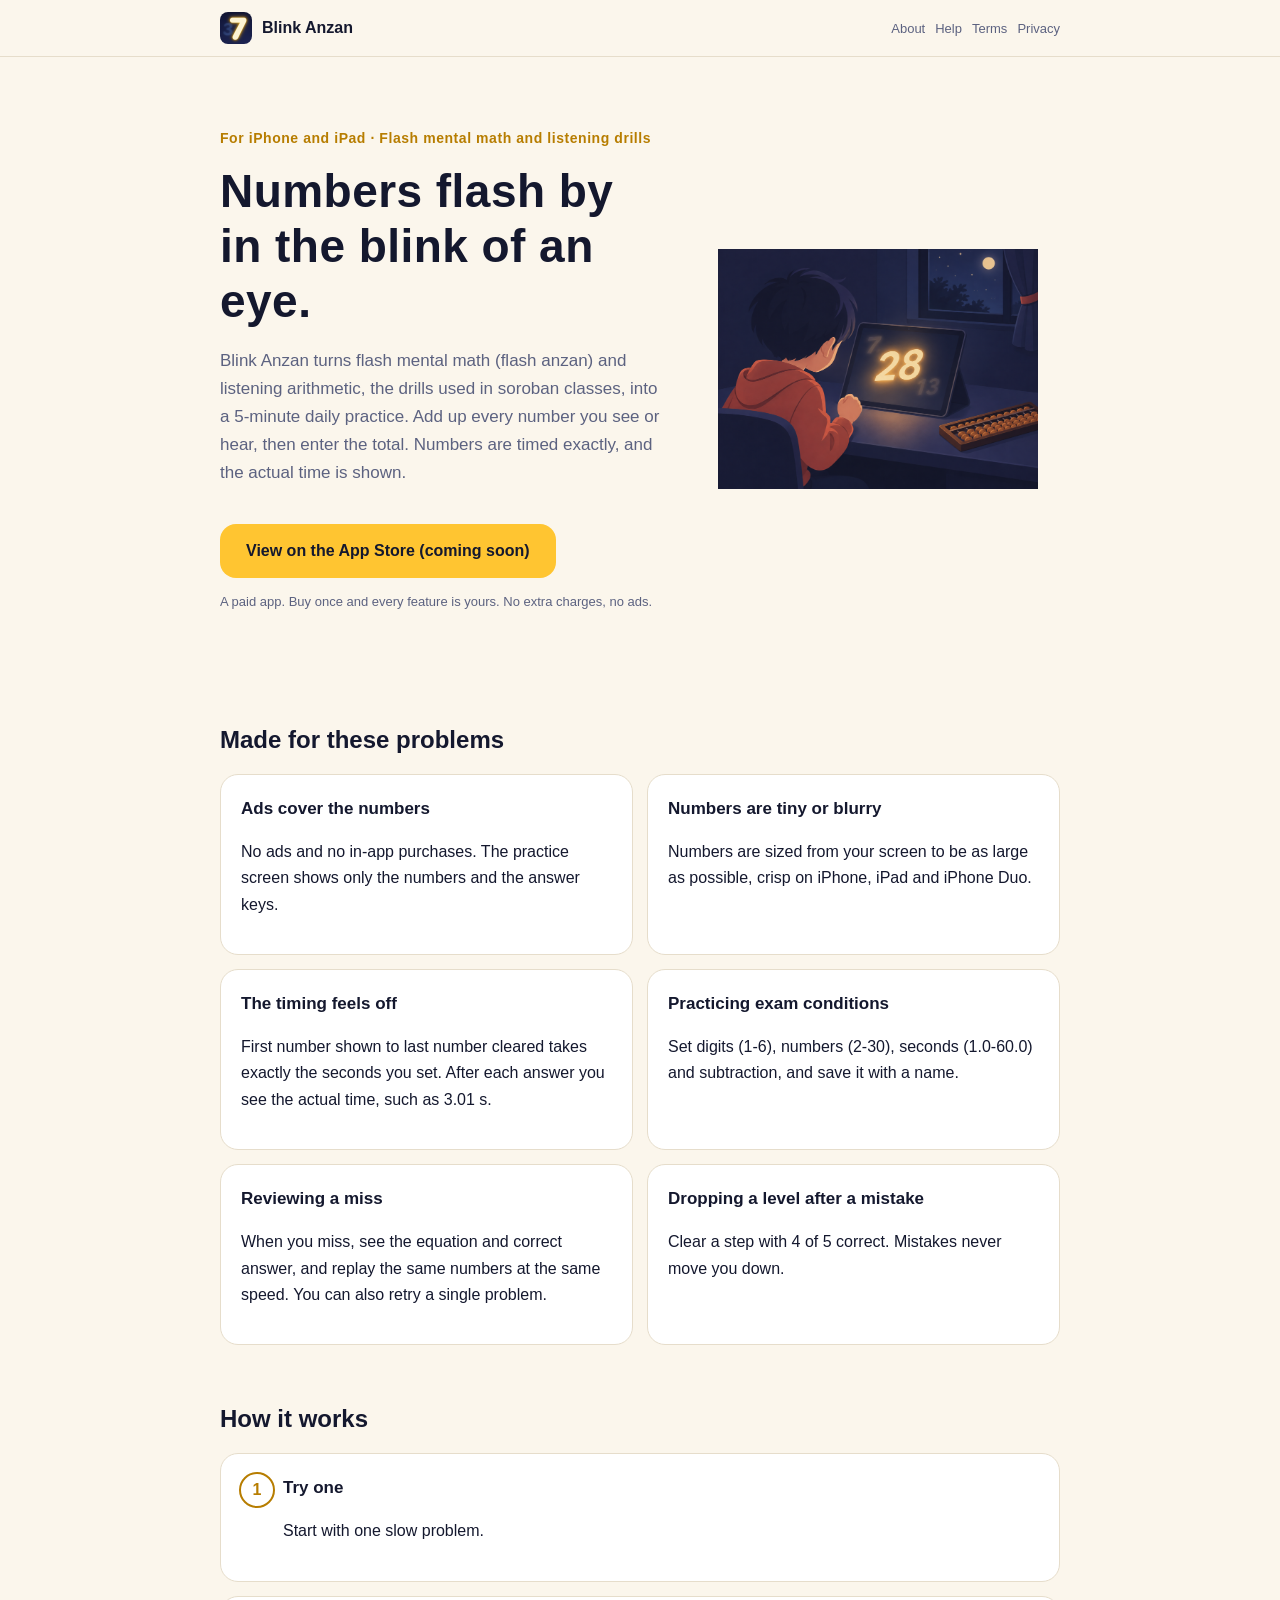
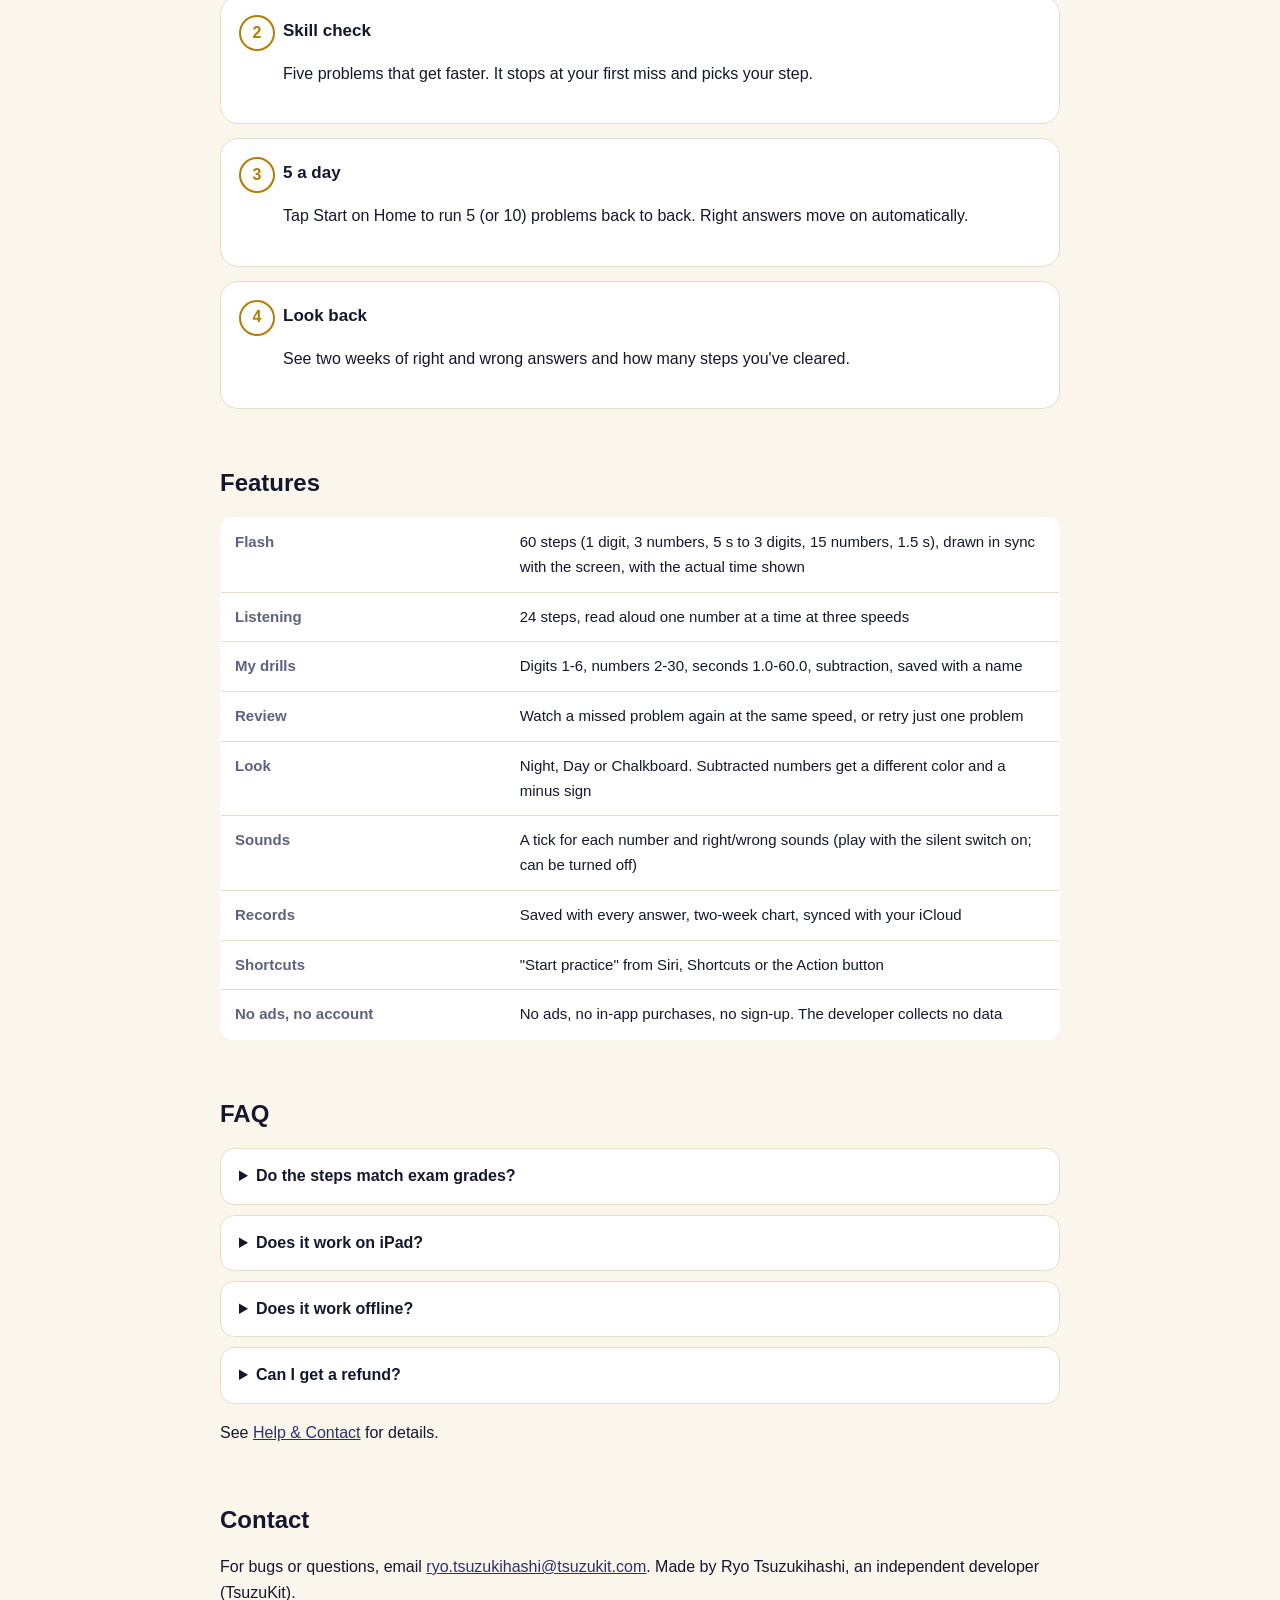
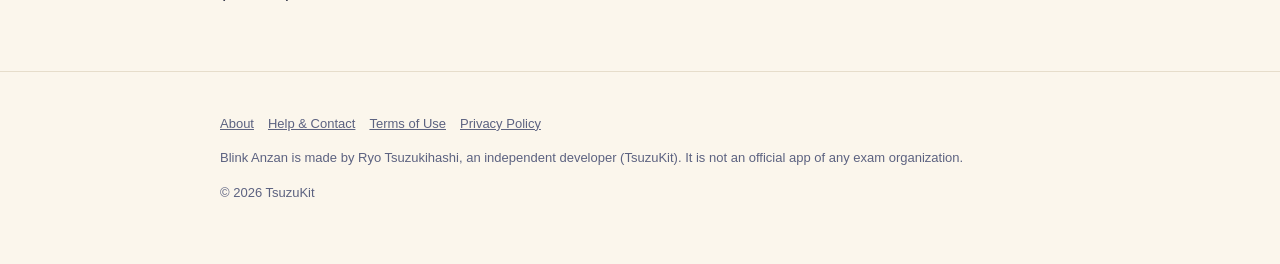
==== index.html @ 278f34a8 "まばたき暗算のサイト（紹介・使い方・プライバシーポリシー・利用規約、ja/en）" ====
<!DOCTYPE html>
<html lang="ja" data-title-ja="まばたき暗算｜フラッシュ暗算と読み上げ算の練習（iPhone・iPad）" data-title-en="Blink Anzan | Flash mental math and listening drills (iPhone, iPad)">
<head>
<meta charset="UTF-8">
<meta name="viewport" content="width=device-width, initial-scale=1">
<script>(function(){var l=navigator.languages&&navigator.languages.length?navigator.languages:[navigator.language||"ja"],p="en";for(var i=0;i<l.length;i++){var c=String(l[i]).toLowerCase();if(c.indexOf("ja")===0){p="ja";break}if(c.indexOf("en")===0){p="en";break}}var d=document.documentElement;d.lang=p;var t=d.getAttribute("data-title-"+p);if(t){document.title=t}})();</script>
<title>まばたき暗算｜フラッシュ暗算と読み上げ算の練習（iPhone・iPad）</title>
<meta name="description" content="数字がまばたきの間に出て消える、フラッシュ暗算と読み上げ算の練習アプリ。決めた秒ぴったりに出して実際の秒を表示。60段のステップと腕前チェック、桁・口・秒を自由に決めるじぶんの設定。広告なし・買い切り。 / Practice flash anzan and listening arithmetic. Exact timing with the actual time shown, 60 steps and a skill check, your own digits, numbers and seconds. No ads, one-time purchase.">
<meta property="og:title" content="まばたき暗算｜フラッシュ暗算と読み上げ算の練習（iPhone・iPad）">
<meta property="og:description" content="数字がまばたきの間に出て消える、フラッシュ暗算と読み上げ算の練習アプリ。決めた秒ぴったりに出して実際の秒を表示。60段のステップと腕前チェック、桁・口・秒を自由に決めるじぶんの設定。広告なし・買い切り。">
<meta property="og:type" content="website">
<meta property="og:url" content="https://mabataki.tsuzukit.com/">
<meta property="og:image" content="https://mabataki.tsuzukit.com/assets/og.jpg">
<link rel="icon" href="assets/icon.png">
<link rel="apple-touch-icon" href="assets/icon.png">
<link rel="stylesheet" href="style.css">
</head>
<body>
<div data-l="ja" lang="ja">
<header class="site"><div class="wrap">
<a class="brand" href="./"><img src="assets/icon.png" alt="" width="32" height="32">まばたき暗算</a>
<nav class="site"><a href="./">紹介</a><a href="support.html">使い方</a><a href="terms.html">利用規約</a><a href="privacy.html">プライバシー</a></nav>
</div></header>
<main class="wrap">
<section class="hero">
<div>
<p class="eyebrow">iPhone・iPad 向け・フラッシュ暗算と読み上げ算</p>
<h1>数字が、<br>まばたきの間に出て消える。</h1>
<p class="lead">「まばたき暗算」は、そろばん教室でおなじみのフラッシュ暗算と読み上げ算を、毎日5分の練習にしたアプリです。見えた数・聞こえた数を頭の中でぜんぶたして、答えを入れる。決めた秒ぴったりに出して、実際にかかった秒も見せます。</p>
<a class="cta" href="#store" id="store">App Store で見る（準備中）</a>
<p class="note">有料アプリです。一度買えば、すべての機能が使えます。あとからお金はかかりません。広告もありません。</p>
</div>
<img src="assets/hero.png" alt="夜の机で、タブレットから光る数字が浮かび、子どもが見つめている絵" width="360">
</section>

<h2>こんな困りごとのために作りました</h2>
<div class="grid two">
<div class="card"><h3>広告で数字が見えない</h3><p>広告も、アプリ内課金もありません。練習の画面に、数字と答えのボタンのほかは何も出しません。</p></div>
<div class="card"><h3>数字が小さい・ぼやける</h3><p>数字は画面の大きさから計算して、いちばん大きく描きます。iPhone・iPad・iPhone Duo のどれでも、くっきり出ます。</p></div>
<div class="card"><h3>秒が合っていない気がする</h3><p>1口目が出てから最後の口が消えるまでを、決めた秒ちょうどに合わせます。答えたあとに、実際にかかった秒（例: 3.01秒）を出します。</p></div>
<div class="card"><h3>検定や大会の条件で練習したい</h3><p>桁（1〜6）・口数（2〜30）・秒（1.0〜60.0）・ひき算のあり・なしを決めて、名前をつけて残せます。</p></div>
<div class="card"><h3>まちがえた問題を見直したい</h3><p>まちがえたら、式と正しい答えを見せて、同じ数を同じ速さでもう一度流せます。1問だけやり直すこともできます。</p></div>
<div class="card"><h3>間違えるとレベルが下がる</h3><p>60段のステップは、5問中4問で合格。まちがえてもステップは下がりません。</p></div>
</div>

<h2>まばたき暗算の流れ</h2>
<div class="grid steps">
<div class="card"><h3>まず1問</h3><p>はじめに1問、ゆっくり試します。</p></div>
<div class="card"><h3>腕前チェック</h3><p>だんだん速くなる5問。まちがえたところで止まって、あなたに合うステップを選びます。</p></div>
<div class="card"><h3>毎日5問</h3><p>ホームの「はじめる」で、5問（または10問）を続けて流します。正解なら自動で次の問題へ。</p></div>
<div class="card"><h3>記録で振り返る</h3><p>この2週間の正解とまちがい、合格したステップの数がひと目で分かります。</p></div>
</div>

<h2>できること</h2>
<table>
<tr><th>フラッシュ</th><td>60段のステップ（1桁3口5秒〜3桁15口1.5秒）。画面の更新に合わせて出し、実際の秒を表示</td></tr>
<tr><th>読み上げ算</th><td>24段のステップ。「願いましては」「123円なり」「引いては」「では」と、そろばん教室の読み方で読み上げ。速さは3つ</td></tr>
<tr><th>じぶんの設定</th><td>桁 1〜6・口数 2〜30・秒 1.0〜60.0・ひき算。名前をつけて残せる</td></tr>
<tr><th>見直し</th><td>まちがえた問題を同じ速さでもう一度見る・1問だけやり直す</td></tr>
<tr><th>見た目</th><td>夜・昼・黒板。ひき算の数は色を変えて「−」をつける</td></tr>
<tr><th>音</th><td>数字ごとの音・正解とまちがいの音（消音スイッチが入っていても鳴る。設定で切れる）</td></tr>
<tr><th>記録</th><td>答えるたびに保存。2週間のグラフ。あなたの iCloud で同期し、機種変更しても残る</td></tr>
<tr><th>ショートカット</th><td>Siri・ショートカット・アクションボタンから「練習をはじめる」</td></tr>
<tr><th>広告・課金・登録</th><td>広告なし・アプリ内課金なし・アカウント登録なし。開発者はデータを集めません</td></tr>
</table>

<h2>よくある質問</h2>
<details><summary>検定の級や段と同じですか</summary><p>ステップは、このアプリの段階表です。検定団体の公式アプリではありません。検定や大会の条件で練習したいときは、じぶんの設定に桁・口・秒をそのまま入れてください。</p></details>
<details><summary>iPad でも使えますか</summary><p>使えます。iPad の大きな画面いっぱいに数字を出します。キーボードをつないでいれば、数字キーと Return で答えられます。</p></details>
<details><summary>ネットにつながっていなくても使えますか</summary><p>使えます。読み上げも iPhone の中で行います。iCloud の同期は、つながったときに行われます。</p></details>
<details><summary>返金はできますか</summary><p>返金は Apple の規定に従います。<a href="https://reportaproblem.apple.com/">reportaproblem.apple.com</a> からお申し出ください。開発者が直接返金することはできません。</p></details>
<p>使い方のくわしい説明は <a href="support.html">使い方とお問い合わせ</a> にあります。</p>

<h2 id="contact">お問い合わせ</h2>
<p>不具合や気になることがあれば、<a href="mailto:ryo.tsuzukihashi@tsuzukit.com?subject=%E3%81%BE%E3%81%B0%E3%81%9F%E3%81%8D%E6%9A%97%E7%AE%97%E3%81%AB%E3%81%A4%E3%81%84%E3%81%A6">ryo.tsuzukihashi@tsuzukit.com</a> までご連絡ください。作っているのは個人開発者の續橋涼（TsuzuKit）です。</p>
</main>
<footer class="site"><div class="wrap">
<p><a href="./">紹介</a><a href="support.html">使い方とお問い合わせ</a><a href="terms.html">利用規約</a><a href="privacy.html">プライバシーポリシー</a></p>
<p>まばたき暗算は、個人開発者の續橋涼（TsuzuKit）が作っているアプリです。検定団体の公式アプリではありません。</p>
<p>© 2026 TsuzuKit</p>
</div></footer>
</div>
<div data-l="en" lang="en">
<header class="site"><div class="wrap">
<a class="brand" href="./"><img src="assets/icon.png" alt="" width="32" height="32">Blink Anzan</a>
<nav class="site"><a href="./">About</a><a href="support.html">Help</a><a href="terms.html">Terms</a><a href="privacy.html">Privacy</a></nav>
</div></header>
<main class="wrap">
<section class="hero">
<div>
<p class="eyebrow">For iPhone and iPad · Flash mental math and listening drills</p>
<h1>Numbers flash by<br>in the blink of an eye.</h1>
<p class="lead">Blink Anzan turns flash mental math (flash anzan) and listening arithmetic, the drills used in soroban classes, into a 5-minute daily practice. Add up every number you see or hear, then enter the total. Numbers are timed exactly, and the actual time is shown.</p>
<a class="cta" href="#store" id="store">View on the App Store (coming soon)</a>
<p class="note">A paid app. Buy once and every feature is yours. No extra charges, no ads.</p>
</div>
<img src="assets/hero.png" alt="A child at a desk at night watching a glowing number rise from a tablet" width="360">
</section>

<h2>Made for these problems</h2>
<div class="grid two">
<div class="card"><h3>Ads cover the numbers</h3><p>No ads and no in-app purchases. The practice screen shows only the numbers and the answer keys.</p></div>
<div class="card"><h3>Numbers are tiny or blurry</h3><p>Numbers are sized from your screen to be as large as possible, crisp on iPhone, iPad and iPhone Duo.</p></div>
<div class="card"><h3>The timing feels off</h3><p>First number shown to last number cleared takes exactly the seconds you set. After each answer you see the actual time, such as 3.01 s.</p></div>
<div class="card"><h3>Practicing exam conditions</h3><p>Set digits (1-6), numbers (2-30), seconds (1.0-60.0) and subtraction, and save it with a name.</p></div>
<div class="card"><h3>Reviewing a miss</h3><p>When you miss, see the equation and correct answer, and replay the same numbers at the same speed. You can also retry a single problem.</p></div>
<div class="card"><h3>Dropping a level after a mistake</h3><p>Clear a step with 4 of 5 correct. Mistakes never move you down.</p></div>
</div>

<h2>How it works</h2>
<div class="grid steps">
<div class="card"><h3>Try one</h3><p>Start with one slow problem.</p></div>
<div class="card"><h3>Skill check</h3><p>Five problems that get faster. It stops at your first miss and picks your step.</p></div>
<div class="card"><h3>5 a day</h3><p>Tap Start on Home to run 5 (or 10) problems back to back. Right answers move on automatically.</p></div>
<div class="card"><h3>Look back</h3><p>See two weeks of right and wrong answers and how many steps you've cleared.</p></div>
</div>

<h2>Features</h2>
<table>
<tr><th>Flash</th><td>60 steps (1 digit, 3 numbers, 5 s to 3 digits, 15 numbers, 1.5 s), drawn in sync with the screen, with the actual time shown</td></tr>
<tr><th>Listening</th><td>24 steps, read aloud one number at a time at three speeds</td></tr>
<tr><th>My drills</th><td>Digits 1-6, numbers 2-30, seconds 1.0-60.0, subtraction, saved with a name</td></tr>
<tr><th>Review</th><td>Watch a missed problem again at the same speed, or retry just one problem</td></tr>
<tr><th>Look</th><td>Night, Day or Chalkboard. Subtracted numbers get a different color and a minus sign</td></tr>
<tr><th>Sounds</th><td>A tick for each number and right/wrong sounds (play with the silent switch on; can be turned off)</td></tr>
<tr><th>Records</th><td>Saved with every answer, two-week chart, synced with your iCloud</td></tr>
<tr><th>Shortcuts</th><td>"Start practice" from Siri, Shortcuts or the Action button</td></tr>
<tr><th>No ads, no account</th><td>No ads, no in-app purchases, no sign-up. The developer collects no data</td></tr>
</table>

<h2>FAQ</h2>
<details><summary>Do the steps match exam grades?</summary><p>Steps are this app's own levels. This is not an official app of any exam organization. To practice exam conditions, enter the digits, numbers and seconds in My drills.</p></details>
<details><summary>Does it work on iPad?</summary><p>Yes. Numbers fill the large screen. With a keyboard attached, answer with the number keys and Return.</p></details>
<details><summary>Does it work offline?</summary><p>Yes. Speech also runs on the device. iCloud sync happens when you're online.</p></details>
<details><summary>Can I get a refund?</summary><p>Refunds follow Apple's rules. Request one at <a href="https://reportaproblem.apple.com/">reportaproblem.apple.com</a>. The developer can't issue refunds directly.</p></details>
<p>See <a href="support.html">Help & Contact</a> for details.</p>

<h2 id="contact">Contact</h2>
<p>For bugs or questions, email <a href="mailto:ryo.tsuzukihashi@tsuzukit.com?subject=Blink%20Anzan">ryo.tsuzukihashi@tsuzukit.com</a>. Made by Ryo Tsuzukihashi, an independent developer (TsuzuKit).</p>
</main>
<footer class="site"><div class="wrap">
<p><a href="./">About</a><a href="support.html">Help & Contact</a><a href="terms.html">Terms of Use</a><a href="privacy.html">Privacy Policy</a></p>
<p>Blink Anzan is made by Ryo Tsuzukihashi, an independent developer (TsuzuKit). It is not an official app of any exam organization.</p>
<p>© 2026 TsuzuKit</p>
</div></footer>
</div>
</body>
</html>
---- style.css ----
/* まばたき暗算 — 夜の紺・クリーム・マリーゴールド（アイコンと同じ、暗い所で数字がぱっと光る色） */
:root {
  --paper: #fbf6ec; --card: #ffffff; --ink: #14182e; --sub: #5c6280; --line: #e6ddcb;
  --vermilion: #b77d00; --vermilion-soft: #fcefcf; --navy: #2a3170; --correct: #d9442e;
}
@media (prefers-color-scheme: dark) {
  :root { --paper: #0f1226; --card: #1b2042; --ink: #f4f1e8; --sub: #a9aecb; --line: #2c3260;
    --vermilion: #ffc531; --vermilion-soft: #3a3216; --navy: #ffc531; --correct: #ff8a75; }
}
* { box-sizing: border-box; }
html { -webkit-text-size-adjust: 100%; }
body { margin: 0; background: var(--paper); color: var(--ink); line-height: 1.8;
  font-family: -apple-system, BlinkMacSystemFont, "Hiragino Sans", "Hiragino Kaku Gothic ProN", "Noto Sans JP", sans-serif; }
a { color: var(--navy); }
.wrap { max-width: 880px; margin: 0 auto; padding: 0 20px; }
header.site { border-bottom: 1px solid var(--line); background: var(--paper); position: sticky; top: 0; z-index: 5; }
header.site .wrap { display: flex; align-items: center; gap: 16px; min-height: 56px; }
.brand { display: flex; align-items: center; gap: 10px; font-weight: 800; text-decoration: none; color: var(--ink); margin-right: auto; }
.brand img { width: 32px; height: 32px; border-radius: 8px; }
nav.site a { font-size: 14px; text-decoration: none; color: var(--sub); margin-left: 14px; white-space: nowrap; }
nav.site a:hover { color: var(--ink); }
.hero { padding: 56px 0 40px; display: grid; gap: 32px; align-items: center; }
@media (min-width: 760px) { .hero { grid-template-columns: 1.1fr 0.9fr; } }
.eyebrow { color: var(--vermilion); font-weight: 700; font-size: 14px; letter-spacing: 0.04em; }
h1 { font-size: clamp(30px, 6vw, 46px); line-height: 1.35; margin: 8px 0 16px; letter-spacing: 0.01em; }
h2 { font-size: 24px; margin: 56px 0 16px; line-height: 1.5; }
h3 { font-size: 17px; margin: 0 0 6px; }
.lead { font-size: 17px; color: var(--sub); }
.cta { display: inline-block; margin-top: 20px; background: #ffc531; color: #14182e; font-weight: 700; text-decoration: none;
  padding: 14px 26px; border-radius: 16px; }
.note { font-size: 13px; color: var(--sub); }
.hero img { width: 100%; max-width: 320px; height: auto; justify-self: center; }
.grid { display: grid; gap: 14px; }
@media (min-width: 700px) { .grid.two { grid-template-columns: 1fr 1fr; } .grid.three { grid-template-columns: repeat(3, 1fr); } }
.card { background: var(--card); border: 1px solid var(--line); border-radius: 18px; padding: 20px; }
.card.em { background: var(--vermilion-soft); border-color: transparent; }
.steps { counter-reset: step; }
.steps .card { position: relative; padding-left: 62px; }
.steps .card::before { counter-increment: step; content: counter(step); position: absolute; left: 18px; top: 18px; width: 32px; height: 32px;
  border-radius: 50%; border: 2.5px solid var(--vermilion); color: var(--vermilion); font-weight: 800; display: grid; place-items: center; }
table { width: 100%; border-collapse: collapse; background: var(--card); border: 1px solid var(--line); border-radius: 14px; overflow: hidden; }
th, td { text-align: left; padding: 12px 14px; border-bottom: 1px solid var(--line); vertical-align: top; font-size: 15px; }
th { width: 34%; color: var(--sub); font-weight: 600; }
tr:last-child th, tr:last-child td { border-bottom: none; }
.doc { padding: 40px 0 24px; }
.doc h1 { font-size: 30px; }
.doc h2 { font-size: 19px; margin: 36px 0 10px; }
.doc .meta { color: var(--sub); font-size: 14px; }
.doc .summary { background: var(--vermilion-soft); border-radius: 16px; padding: 18px 20px; margin: 20px 0; }
details { background: var(--card); border: 1px solid var(--line); border-radius: 14px; padding: 14px 18px; }
details + details { margin-top: 10px; }
summary { font-weight: 700; cursor: pointer; }
footer.site { border-top: 1px solid var(--line); margin-top: 64px; padding: 28px 0 48px; color: var(--sub); font-size: 13px; }
footer.site a { color: var(--sub); margin-right: 14px; }
.qid { font-family: ui-monospace, SFMono-Regular, Menlo, monospace; background: var(--card); border: 1px solid var(--line);
  border-radius: 8px; padding: 2px 8px; }
/* 端末の言語に合うほうだけ見せる（build.py が両方を1ページに入れる） */
html[lang="ja"] [data-l="en"], html[lang="en"] [data-l="ja"] { display: none; }
[lang="en"] { line-height: 1.65; }
[lang="en"] h1 { line-height: 1.2; }
[lang="en"] nav.site a { font-size: 13px; margin-left: 10px; }
@media (max-width: 480px) { nav.site a { font-size: 12px; margin-left: 8px; } header.site .wrap { gap: 4px; } .brand { gap: 7px; font-size: 15px; } }
.brand { white-space: nowrap; flex-shrink: 0; }
/* 幅の狭い画面では、上の帯の「紹介」を出さない（左のアプリ名が同じ行き先） */
@media (max-width: 480px) { nav.site a:first-child { display: none; } }
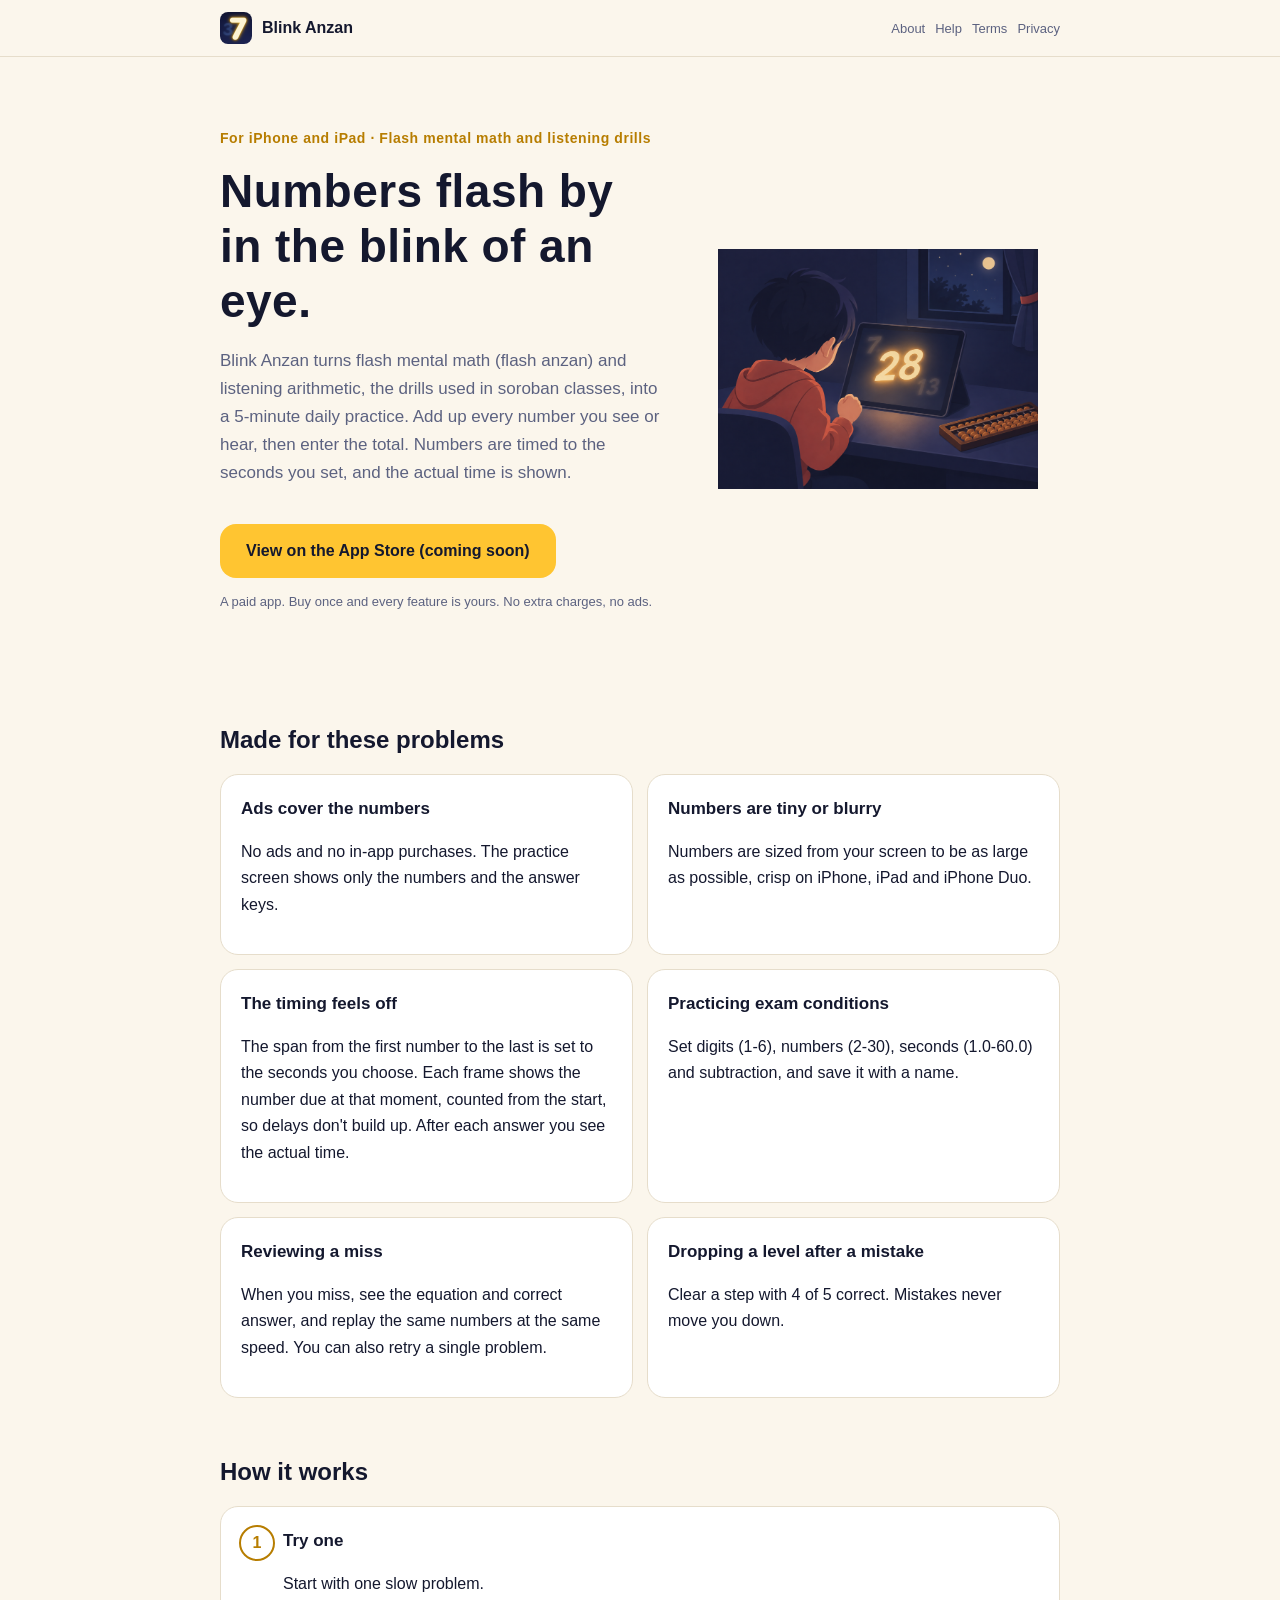
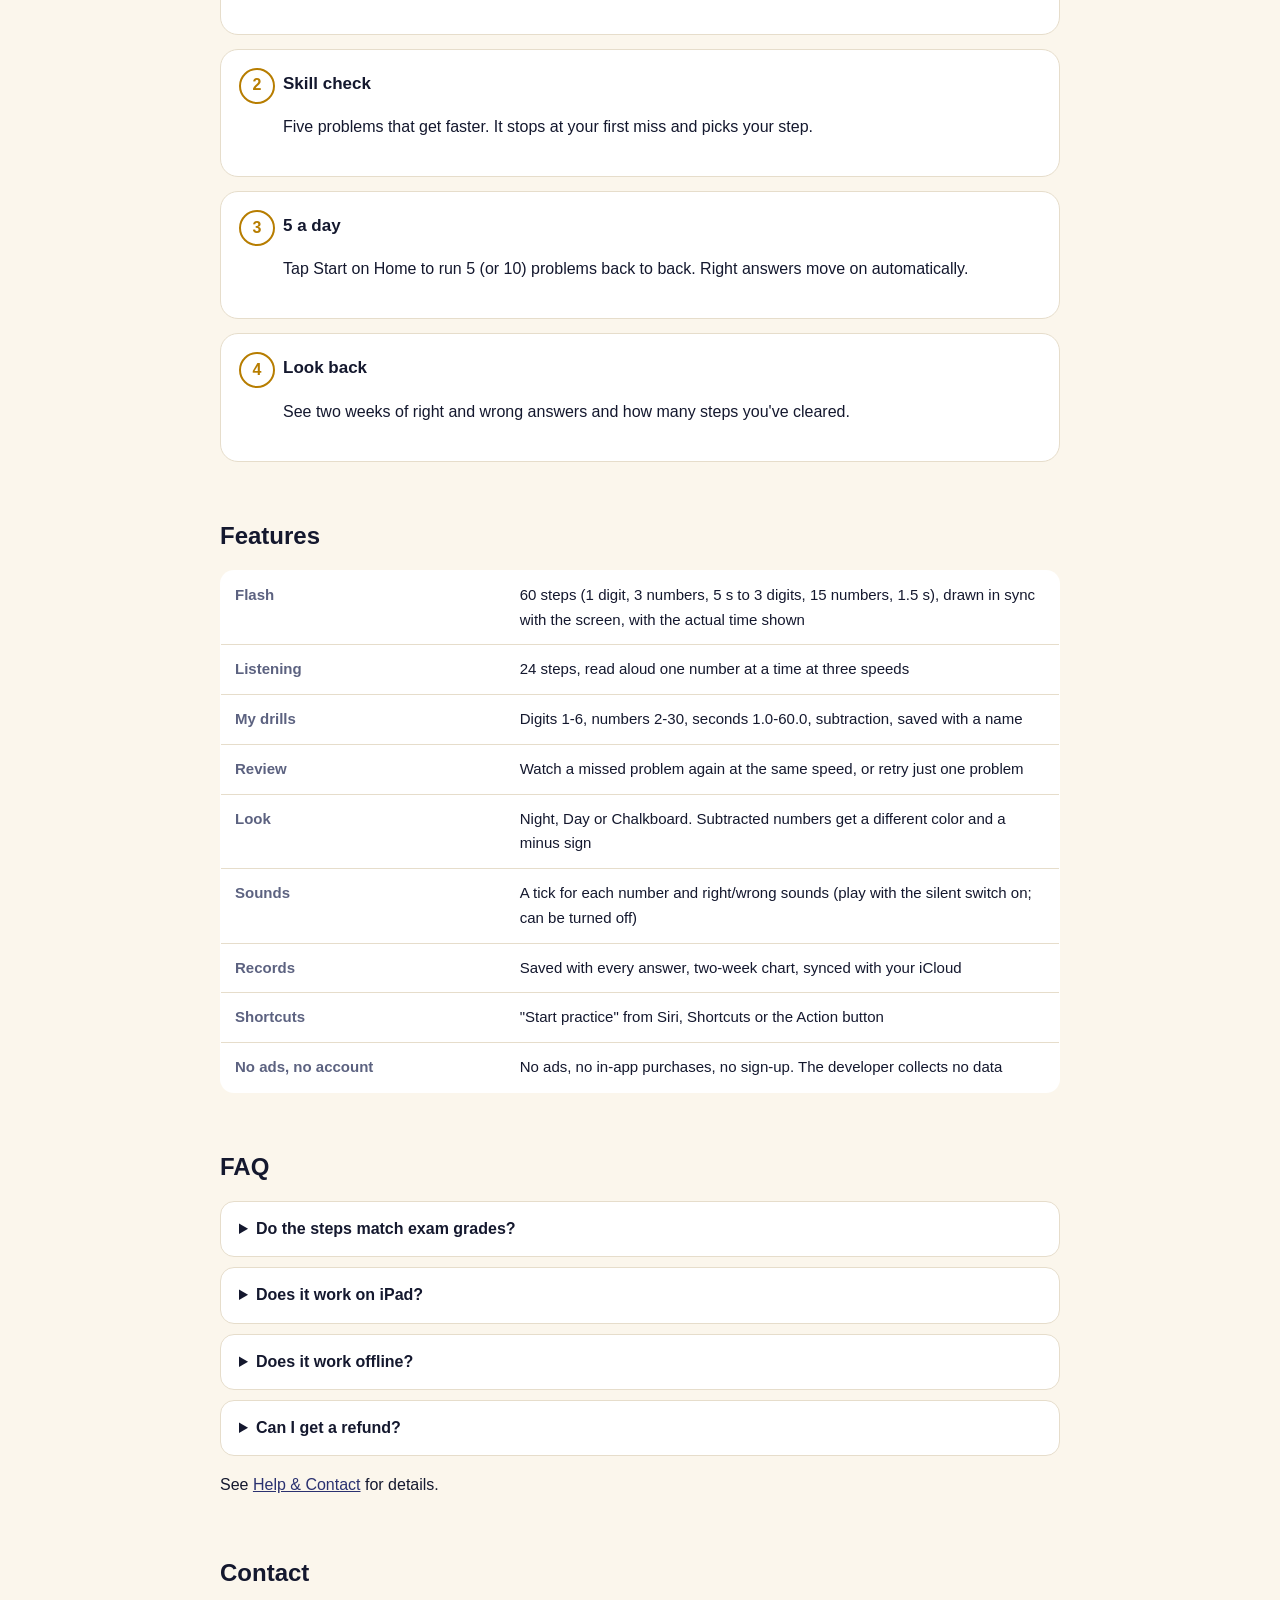
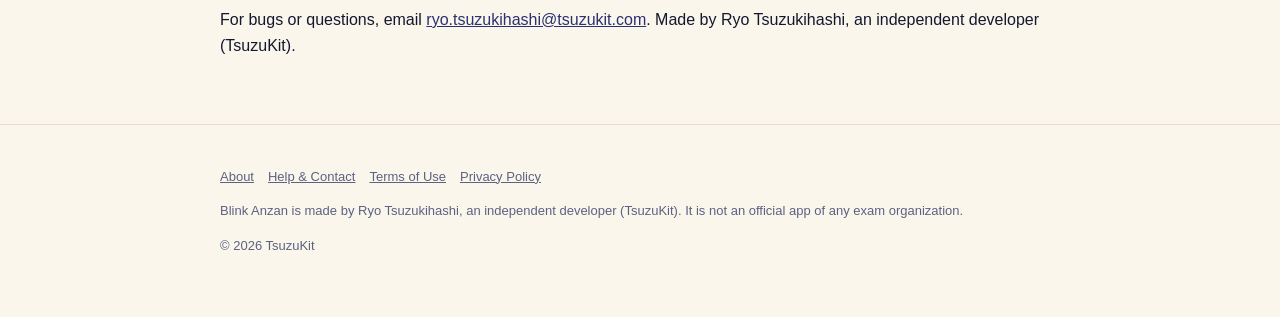
==== commit 867fec21: "誇張の言い方（決めた秒ぴったり・3.01秒）を直す" ====
--- a/index.html
+++ b/index.html
@@ -5,9 +5,9 @@
 <meta name="viewport" content="width=device-width, initial-scale=1">
 <script>(function(){var l=navigator.languages&&navigator.languages.length?navigator.languages:[navigator.language||"ja"],p="en";for(var i=0;i<l.length;i++){var c=String(l[i]).toLowerCase();if(c.indexOf("ja")===0){p="ja";break}if(c.indexOf("en")===0){p="en";break}}var d=document.documentElement;d.lang=p;var t=d.getAttribute("data-title-"+p);if(t){document.title=t}})();</script>
 <title>まばたき暗算｜フラッシュ暗算と読み上げ算の練習（iPhone・iPad）</title>
-<meta name="description" content="数字がまばたきの間に出て消える、フラッシュ暗算と読み上げ算の練習アプリ。決めた秒ぴったりに出して実際の秒を表示。60段のステップと腕前チェック、桁・口・秒を自由に決めるじぶんの設定。広告なし・買い切り。 / Practice flash anzan and listening arithmetic. Exact timing with the actual time shown, 60 steps and a skill check, your own digits, numbers and seconds. No ads, one-time purchase.">
+<meta name="description" content="数字がまばたきの間に出て消える、フラッシュ暗算と読み上げ算の練習アプリ。決めた秒に合わせて出して実際の秒を表示。60段のステップと腕前チェック、桁・口・秒を自由に決めるじぶんの設定。広告なし・買い切り。 / Practice flash anzan and listening arithmetic. Timed to your seconds with the actual time shown, 60 steps and a skill check, your own digits, numbers and seconds. No ads, one-time purchase.">
 <meta property="og:title" content="まばたき暗算｜フラッシュ暗算と読み上げ算の練習（iPhone・iPad）">
-<meta property="og:description" content="数字がまばたきの間に出て消える、フラッシュ暗算と読み上げ算の練習アプリ。決めた秒ぴったりに出して実際の秒を表示。60段のステップと腕前チェック、桁・口・秒を自由に決めるじぶんの設定。広告なし・買い切り。">
+<meta property="og:description" content="数字がまばたきの間に出て消える、フラッシュ暗算と読み上げ算の練習アプリ。決めた秒に合わせて出して実際の秒を表示。60段のステップと腕前チェック、桁・口・秒を自由に決めるじぶんの設定。広告なし・買い切り。">
 <meta property="og:type" content="website">
 <meta property="og:url" content="https://mabataki.tsuzukit.com/">
 <meta property="og:image" content="https://mabataki.tsuzukit.com/assets/og.jpg">
@@ -26,7 +26,7 @@
 <div>
 <p class="eyebrow">iPhone・iPad 向け・フラッシュ暗算と読み上げ算</p>
 <h1>数字が、<br>まばたきの間に出て消える。</h1>
-<p class="lead">「まばたき暗算」は、そろばん教室でおなじみのフラッシュ暗算と読み上げ算を、毎日5分の練習にしたアプリです。見えた数・聞こえた数を頭の中でぜんぶたして、答えを入れる。決めた秒ぴったりに出して、実際にかかった秒も見せます。</p>
+<p class="lead">「まばたき暗算」は、そろばん教室でおなじみのフラッシュ暗算と読み上げ算を、毎日5分の練習にしたアプリです。見えた数・聞こえた数を頭の中でぜんぶたして、答えを入れる。決めた秒に合わせて出して、実際にかかった秒も見せます。</p>
 <a class="cta" href="#store" id="store">App Store で見る（準備中）</a>
 <p class="note">有料アプリです。一度買えば、すべての機能が使えます。あとからお金はかかりません。広告もありません。</p>
 </div>
@@ -37,7 +37,7 @@
 <div class="grid two">
 <div class="card"><h3>広告で数字が見えない</h3><p>広告も、アプリ内課金もありません。練習の画面に、数字と答えのボタンのほかは何も出しません。</p></div>
 <div class="card"><h3>数字が小さい・ぼやける</h3><p>数字は画面の大きさから計算して、いちばん大きく描きます。iPhone・iPad・iPhone Duo のどれでも、くっきり出ます。</p></div>
-<div class="card"><h3>秒が合っていない気がする</h3><p>1口目が出てから最後の口が消えるまでを、決めた秒ちょうどに合わせます。答えたあとに、実際にかかった秒（例: 3.01秒）を出します。</p></div>
+<div class="card"><h3>秒が合っていない気がする</h3><p>1口目が出てから最後の口が消えるまでを、決めた秒に合わせて組みます。何口目を出すかは始めてからの時間でコマごとに決めるので、遅れが積み重なりません。答えたあとに、実際にかかった秒を出します。</p></div>
 <div class="card"><h3>検定や大会の条件で練習したい</h3><p>桁（1〜6）・口数（2〜30）・秒（1.0〜60.0）・ひき算のあり・なしを決めて、名前をつけて残せます。</p></div>
 <div class="card"><h3>まちがえた問題を見直したい</h3><p>まちがえたら、式と正しい答えを見せて、同じ数を同じ速さでもう一度流せます。1問だけやり直すこともできます。</p></div>
 <div class="card"><h3>間違えるとレベルが下がる</h3><p>60段のステップは、5問中4問で合格。まちがえてもステップは下がりません。</p></div>
@@ -90,7 +90,7 @@
 <div>
 <p class="eyebrow">For iPhone and iPad · Flash mental math and listening drills</p>
 <h1>Numbers flash by<br>in the blink of an eye.</h1>
-<p class="lead">Blink Anzan turns flash mental math (flash anzan) and listening arithmetic, the drills used in soroban classes, into a 5-minute daily practice. Add up every number you see or hear, then enter the total. Numbers are timed exactly, and the actual time is shown.</p>
+<p class="lead">Blink Anzan turns flash mental math (flash anzan) and listening arithmetic, the drills used in soroban classes, into a 5-minute daily practice. Add up every number you see or hear, then enter the total. Numbers are timed to the seconds you set, and the actual time is shown.</p>
 <a class="cta" href="#store" id="store">View on the App Store (coming soon)</a>
 <p class="note">A paid app. Buy once and every feature is yours. No extra charges, no ads.</p>
 </div>
@@ -101,7 +101,7 @@
 <div class="grid two">
 <div class="card"><h3>Ads cover the numbers</h3><p>No ads and no in-app purchases. The practice screen shows only the numbers and the answer keys.</p></div>
 <div class="card"><h3>Numbers are tiny or blurry</h3><p>Numbers are sized from your screen to be as large as possible, crisp on iPhone, iPad and iPhone Duo.</p></div>
-<div class="card"><h3>The timing feels off</h3><p>First number shown to last number cleared takes exactly the seconds you set. After each answer you see the actual time, such as 3.01 s.</p></div>
+<div class="card"><h3>The timing feels off</h3><p>The span from the first number to the last is set to the seconds you choose. Each frame shows the number due at that moment, counted from the start, so delays don't build up. After each answer you see the actual time.</p></div>
 <div class="card"><h3>Practicing exam conditions</h3><p>Set digits (1-6), numbers (2-30), seconds (1.0-60.0) and subtraction, and save it with a name.</p></div>
 <div class="card"><h3>Reviewing a miss</h3><p>When you miss, see the equation and correct answer, and replay the same numbers at the same speed. You can also retry a single problem.</p></div>
 <div class="card"><h3>Dropping a level after a mistake</h3><p>Clear a step with 4 of 5 correct. Mistakes never move you down.</p></div>
